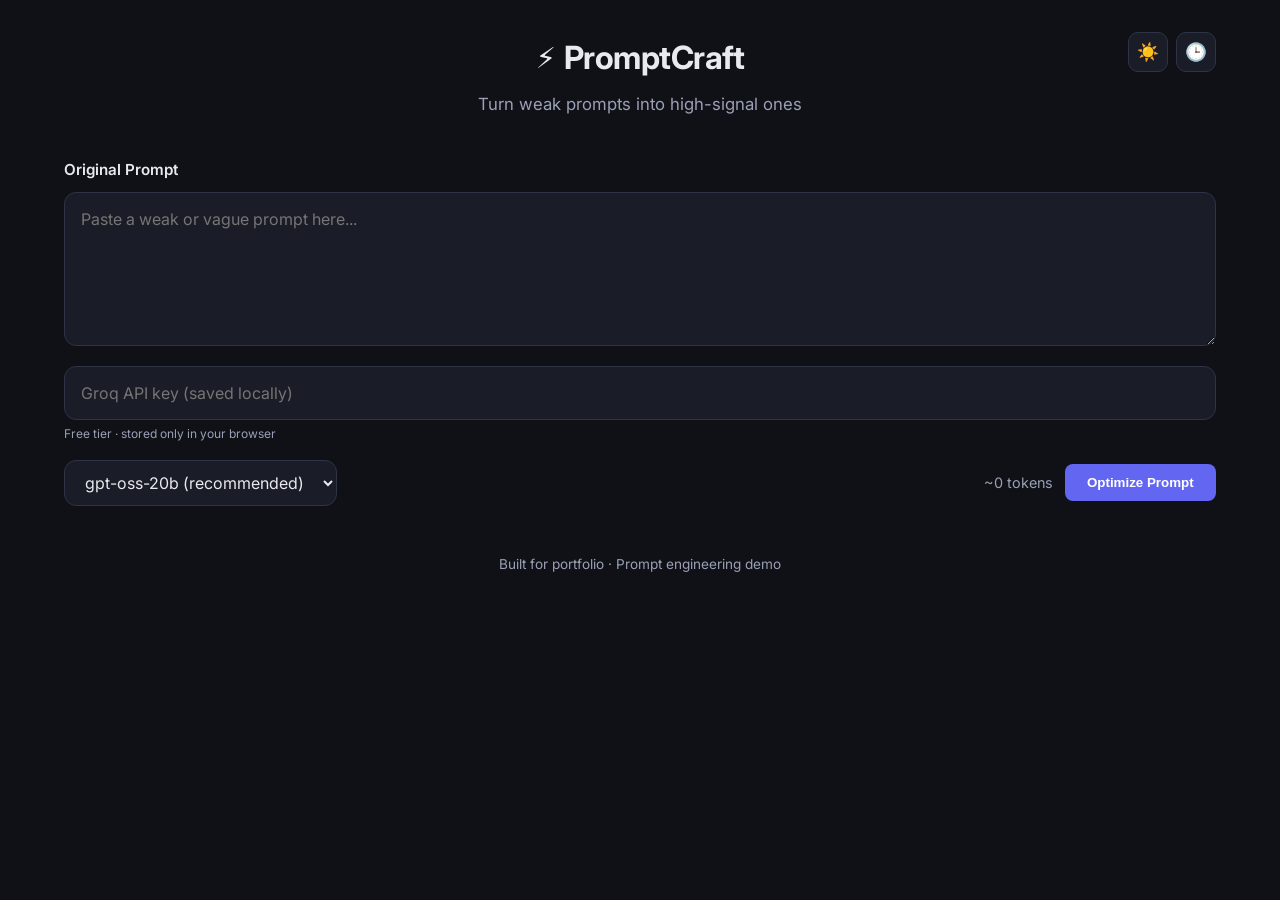
==== index.html @ 6439749c "Initial commit: PromptCraft prompt optimizer" ====
<!DOCTYPE html>
<html lang="en">
<head>
  <meta charset="UTF-8" />
  <meta name="viewport" content="width=device-width, initial-scale=1.0" />
  <title>PromptCraft – Prompt Optimizer</title>
  <link rel="stylesheet" href="style.css" />
  <link rel="preconnect" href="https://fonts.googleapis.com" />
  <link href="https://fonts.googleapis.com/css2?family=Inter:wght@400;500;600;700&display=swap" rel="stylesheet" />
</head>
<body>
  <div class="app">
    <header class="header">
      <div class="logo">
        <span class="logo-mark">⚡</span>
        <h1>PromptCraft</h1>
      </div>
      <p class="tagline">Turn weak prompts into high-signal ones</p>
      <div class="header-actions">
        <button id="theme-toggle" class="btn-icon" title="Toggle theme">☀️</button>
        <button id="history-toggle" class="btn-icon" title="History">🕒</button>
      </div>
    </header>

    <main>
      <section class="input-section">
        <label for="prompt-input">Original Prompt</label>
        <textarea id="prompt-input" placeholder="Paste a weak or vague prompt here..." rows="6"></textarea>

        <div class="api-key-row">
          <input type="password" id="api-key" placeholder="Groq API key (saved locally)" />
          <small>Free tier · stored only in your browser</small>
        </div>

        <div class="controls">
          <select id="model-select">
            <option value="openai/gpt-oss-20b">gpt-oss-20b (recommended)</option>
            <option value="openai/gpt-oss-120b">gpt-oss-120b</option>
            <option value="qwen/qwen3.8-27b">qwen3.8-27b</option>
          </select>
          <span id="original-tokens">~0 tokens</span>
          <button id="optimize-btn" class="btn-primary">Optimize Prompt</button>
        </div>
      </section>

      <section class="results" id="results" hidden>
        <div class="results-header">
          <h2>Optimized Versions</h2>
          <div>
            <button id="copy-all" class="btn-ghost">Copy All</button>
            <button id="clear-btn" class="btn-ghost">Clear</button>
          </div>
        </div>

        <div class="cards">
          <article class="card" data-type="zero-shot">
            <header>
              <h3>Zero-shot</h3>
              <span class="badge">Direct</span>
              <span class="tokens" id="zero-tokens"></span>
            </header>
            <pre id="zero-output"></pre>
            <button class="copy-btn" data-target="zero-output">Copy</button>
          </article>

          <article class="card" data-type="few-shot">
            <header>
              <h3>Few-shot</h3>
              <span class="badge">Examples</span>
              <span class="tokens" id="few-tokens"></span>
            </header>
            <pre id="few-output"></pre>
            <button class="copy-btn" data-target="few-output">Copy</button>
          </article>

          <article class="card" data-type="cot">
            <header>
              <h3>Chain-of-Thought</h3>
              <span class="badge">Reasoning</span>
              <span class="tokens" id="cot-tokens"></span>
            </header>
            <pre id="cot-output"></pre>
            <button class="copy-btn" data-target="cot-output">Copy</button>
          </article>
        </div>
      </section>

      <aside class="history" id="history" hidden>
        <div class="history-header">
          <h3>Recent Optimizations</h3>
          <button id="clear-history" class="btn-ghost">Clear History</button>
        </div>
        <div id="history-list"></div>
      </aside>
    </main>

    <footer>
      <p>Built for portfolio · Prompt engineering demo</p>
    </footer>
  </div>

  <script src="script.js"></script>
</body>
</html>
---- style.css ----
:root {
  --bg: #0f1117;
  --surface: #1a1d27;
  --surface-2: #222633;
  --border: #2e3345;
  --text: #e8eaef;
  --text-muted: #9aa0b5;
  --accent: #6366f1;
  --accent-hover: #5558e6;
  --green: #10b981;
  --radius: 12px;
  --shadow: 0 4px 24px rgba(0, 0, 0, 0.25);
}

[data-theme="light"] {
  --bg: #f8f9fc;
  --surface: #ffffff;
  --surface-2: #f1f3f9;
  --border: #e2e5f0;
  --text: #1a1d27;
  --text-muted: #6b7280;
  --shadow: 0 4px 24px rgba(0, 0, 0, 0.06);
}

* { box-sizing: border-box; margin: 0; padding: 0; }

body {
  font-family: 'Inter', system-ui, sans-serif;
  background: var(--bg);
  color: var(--text);
  line-height: 1.6;
  min-height: 100vh;
  transition: background 0.3s, color 0.3s;
}

.app {
  max-width: 1200px;
  margin: 0 auto;
  padding: 2rem 1.5rem 4rem;
}

.header {
  text-align: center;
  margin-bottom: 2.5rem;
  position: relative;
}

.logo {
  display: flex;
  align-items: center;
  justify-content: center;
  gap: 0.5rem;
  margin-bottom: 0.5rem;
}

.logo-mark { font-size: 1.8rem; }
h1 { font-size: 2rem; font-weight: 700; letter-spacing: -0.5px; }
.tagline { color: var(--text-muted); font-size: 1.05rem; }

.header-actions {
  position: absolute;
  top: 0;
  right: 0;
  display: flex;
  gap: 0.5rem;
}

.btn-icon {
  background: var(--surface);
  border: 1px solid var(--border);
  width: 40px;
  height: 40px;
  border-radius: 10px;
  cursor: pointer;
  font-size: 1.1rem;
  transition: all 0.2s;
}
.btn-icon:hover { background: var(--surface-2); }

label {
  display: block;
  font-weight: 600;
  margin-bottom: 0.6rem;
  font-size: 0.95rem;
}

textarea, select, #api-key {
  width: 100%;
  background: var(--surface);
  border: 1px solid var(--border);
  border-radius: var(--radius);
  padding: 1rem;
  color: var(--text);
  font-family: inherit;
  font-size: 1rem;
  transition: border-color 0.2s;
}

textarea { resize: vertical; min-height: 140px; }
textarea:focus, select:focus, #api-key:focus {
  outline: none;
  border-color: var(--accent);
}

.api-key-row {
  margin-top: 0.75rem;
  display: flex;
  flex-direction: column;
  gap: 0.3rem;
}
.api-key-row small { color: var(--text-muted); font-size: 0.75rem; }

.controls {
  display: flex;
  gap: 0.75rem;
  align-items: center;
  margin-top: 1rem;
  flex-wrap: wrap;
}
.controls select { width: auto; min-width: 220px; padding: 0.7rem 1rem; }
#original-tokens { color: var(--text-muted); font-size: 0.9rem; margin-left: auto; }

.btn-primary {
  background: var(--accent);
  color: white;
  border: none;
  padding: 0.7rem 1.4rem;
  border-radius: 8px;
  font-weight: 600;
  cursor: pointer;
  transition: background 0.2s;
}
.btn-primary:hover { background: var(--accent-hover); }
.btn-primary:disabled { opacity: 0.6; cursor: not-allowed; }

.btn-ghost {
  background: transparent;
  border: 1px solid var(--border);
  color: var(--text-muted);
  padding: 0.4rem 0.9rem;
  border-radius: 6px;
  cursor: pointer;
  font-size: 0.9rem;
}
.btn-ghost:hover { background: var(--surface-2); }

.results { margin-top: 2.5rem; animation: fadeIn 0.4s ease; }
.results-header {
  display: flex;
  justify-content: space-between;
  align-items: center;
  margin-bottom: 1.5rem;
}
.results-header h2 { font-size: 1.4rem; }
.results-header div { display: flex; gap: 0.5rem; }

.cards {
  display: grid;
  grid-template-columns: repeat(auto-fit, minmax(340px, 1fr));
  gap: 1.25rem;
}

.card {
  background: var(--surface);
  border: 1px solid var(--border);
  border-radius: var(--radius);
  padding: 1.25rem;
  box-shadow: var(--shadow);
  display: flex;
  flex-direction: column;
  gap: 0.75rem;
  transition: transform 0.2s;
}
.card:hover { transform: translateY(-2px); }

.card header {
  display: flex;
  align-items: center;
  gap: 0.6rem;
  flex-wrap: wrap;
}
.card h3 { font-size: 1.1rem; font-weight: 600; }
.badge {
  background: var(--surface-2);
  color: var(--accent);
  font-size: 0.75rem;
  padding: 0.15rem 0.5rem;
  border-radius: 999px;
  font-weight: 600;
}
.tokens { margin-left: auto; font-size: 0.8rem; color: var(--text-muted); }

pre {
  background: var(--surface-2);
  border-radius: 8px;
  padding: 1rem;
  font-family: 'SF Mono', Consolas, monospace;
  font-size: 0.88rem;
  white-space: pre-wrap;
  word-break: break-word;
  flex: 1;
  max-height: 420px;
  overflow-y: auto;
  line-height: 1.55;
}

.copy-btn {
  align-self: flex-end;
  background: var(--surface-2);
  border: 1px solid var(--border);
  color: var(--text);
  padding: 0.4rem 0.8rem;
  border-radius: 6px;
  font-size: 0.85rem;
  cursor: pointer;
  transition: all 0.2s;
}
.copy-btn:hover { background: var(--border); }
.copy-btn.copied { background: var(--green); color: white; border-color: var(--green); }

.history {
  margin-top: 2.5rem;
  background: var(--surface);
  border: 1px solid var(--border);
  border-radius: var(--radius);
  padding: 1.25rem;
}
.history-header {
  display: flex;
  justify-content: space-between;
  align-items: center;
  margin-bottom: 1rem;
}
.history-item {
  padding: 0.75rem 0;
  border-bottom: 1px solid var(--border);
  cursor: pointer;
  font-size: 0.9rem;
}
.history-item:last-child { border-bottom: none; }
.history-item:hover { color: var(--accent); }
.history-item .meta { color: var(--text-muted); font-size: 0.75rem; }

footer {
  text-align: center;
  margin-top: 3rem;
  color: var(--text-muted);
  font-size: 0.85rem;
}

@keyframes fadeIn {
  from { opacity: 0; transform: translateY(8px); }
  to { opacity: 1; transform: translateY(0); }
}

@media (max-width: 768px) {
  .app { padding: 1.25rem 1rem 3rem; }
  .header-actions { position: static; justify-content: center; margin-top: 1rem; }
  .cards { grid-template-columns: 1fr; }
  .controls { flex-direction: column; align-items: stretch; }
  #original-tokens { margin-left: 0; }
  .btn-primary { width: 100%; }
}
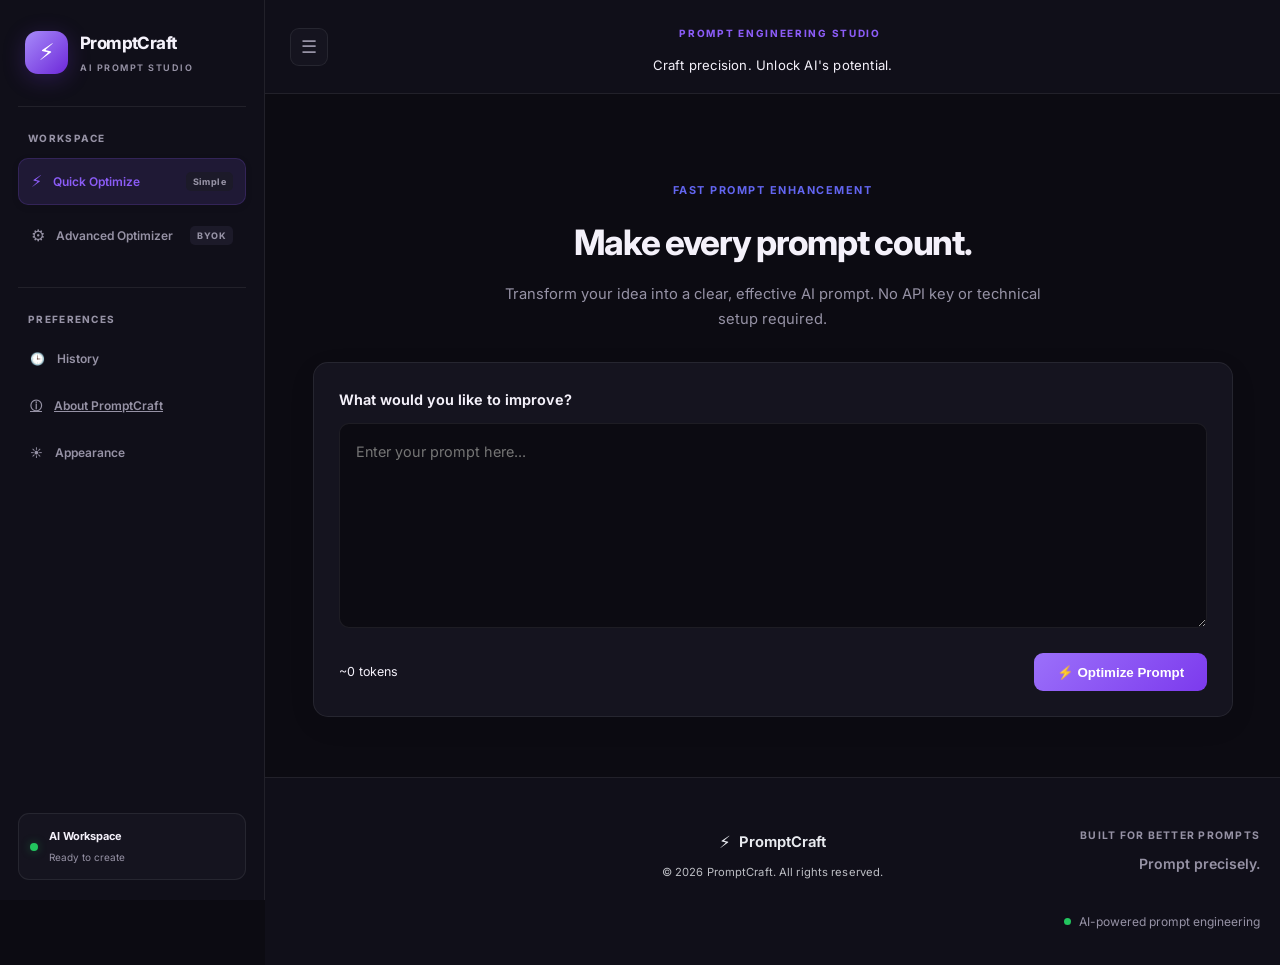
==== commit 1ee783d7: "Prepare PromptCraft for production deployment" ====
--- a/index.html
+++ b/index.html
@@ -4,86 +4,501 @@
   <meta charset="UTF-8" />
   <meta name="viewport" content="width=device-width, initial-scale=1.0" />
   <title>PromptCraft – Prompt Optimizer</title>
+  <link rel="icon" type="image/svg+xml" href="favicon.svg">
   <link rel="stylesheet" href="style.css" />
   <link rel="preconnect" href="https://fonts.googleapis.com" />
   <link href="https://fonts.googleapis.com/css2?family=Inter:wght@400;500;600;700&display=swap" rel="stylesheet" />
 </head>
 <body>
-  <div class="app">
+  
+
+<div class="app-shell">
+
+  <!-- SIDEBAR -->
+  <aside class="sidebar">
+
+    <!-- BRAND -->
+    <div class="sidebar-brand">
+      <div class="sidebar-logo">⚡</div>
+      <div class="sidebar-brand-text">
+        <h1>PromptCraft</h1>
+        <span>AI PROMPT STUDIO</span>
+      </div>
+    </div>
+
+    <div class="sidebar-divider"></div>
+
+    <!-- WORKSPACE NAVIGATION -->
+    <div class="sidebar-section-label">WORKSPACE</div>
+
+    <nav class="mode-navigation">
+
+      <button
+        type="button"
+        class="mode-tab active"
+        id="quick-mode-btn"
+        data-mode="quick"
+      >
+        <span class="mode-icon">⚡</span>
+        <span>Quick Optimize</span>
+        <span class="mode-label">Simple</span>
+      </button>
+
+      <button
+        type="button"
+        class="mode-tab"
+        id="advanced-mode-btn"
+        data-mode="advanced"
+      >
+        <span class="mode-icon">⚙</span>
+        <span>Advanced Optimizer</span>
+        <span class="mode-label">BYOK</span>
+      </button>
+
+    </nav>
+
+    <div class="sidebar-divider"></div>
+
+    <!-- SIDEBAR TOOLS -->
+    <div class="sidebar-section-label">PREFERENCES</div>
+
+    <div class="sidebar-tools">
+
+      <button
+        type="button"
+        id="history-toggle"
+        class="sidebar-action"
+      >
+        <span>🕒</span>
+        <span>History</span>
+      </button>
+
+      <a href="about.html" class="sidebar-action">
+    <span>ⓘ</span>
+    <span>About PromptCraft</span>
+</a>
+
+      <button
+        type="button"
+        id="theme-toggle"
+        class="sidebar-action"
+        title="Toggle theme"
+      >
+        <span>☀️</span>
+        <span>Appearance</span>
+      </button>
+
+    </div>
+
+    <div class="sidebar-spacer"></div>
+
+    <!-- SIDEBAR FOOTER -->
+    <div class="sidebar-footer">
+      <div class="sidebar-status-dot"></div>
+      <div>
+        <strong>AI Workspace</strong>
+        <span>Ready to create</span>
+      </div>
+    </div>
+
+  </aside>
+
+  <!-- MAIN APPLICATION -->
+  <div class="app-content">
+
+    <!-- TOP HEADER -->
     <header class="header">
-      <div class="logo">
-        <span class="logo-mark">⚡</span>
-        <h1>PromptCraft</h1>
-      </div>
-      <p class="tagline">Turn weak prompts into high-signal ones</p>
-      <div class="header-actions">
-        <button id="theme-toggle" class="btn-icon" title="Toggle theme">☀️</button>
-        <button id="history-toggle" class="btn-icon" title="History">🕒</button>
-      </div>
+
+      <button
+    type="button"
+    id="sidebar-toggle"
+    class="sidebar-toggle"
+    title="Toggle Sidebar"
+    aria-label="Toggle Sidebar"
+    aria-expanded="true"
+>
+    <span>☰</span>
+</button>
+
+      <div class="header-center">
+        <span class="header-tag">
+          <span class="tag-dot"></span>
+          PROMPT ENGINEERING STUDIO
+        </span>
+
+        <p class="tagline">
+          Craft precision. Unlock AI's potential.
+        </p>
+      </div>
+
     </header>
 
     <main>
+
+
+<!-- QUICK OPTIMIZE WORKSPACE -->
+
+<section id="quick-workspace" class="quick-workspace">
+
+    <div class="quick-heading">
+        <span class="section-eyebrow">FAST PROMPT ENHANCEMENT</span>
+
+        <h2>Make every prompt count.</h2>
+
+        <p>
+            Transform your idea into a clear, effective AI prompt.
+            No API key or technical setup required.
+        </p>
+    </div>
+
+    <div class="quick-input-card">
+
+        <label for="quick-prompt-input">
+            What would you like to improve?
+        </label>
+
+        <textarea
+            id="quick-prompt-input"
+            rows="7"
+            placeholder="Enter your prompt here..."
+        ></textarea>
+
+        <div class="quick-controls">
+
+            <span id="quick-token-count">~0 tokens</span>
+
+            <button
+                type="button"
+                id="quick-optimize-btn"
+                class="btn-primary"
+            >
+                <span>⚡</span>
+                Optimize Prompt
+            </button>
+
+        </div>
+
+    </div>
+
+    <!-- QUICK RESULT -->
+
+    <section id="quick-result" class="quick-result" hidden>
+
+        <div class="section-heading">
+            <div>
+                <span class="section-eyebrow">YOUR OPTIMIZED PROMPT</span>
+                <h2>Final Best Prompt</h2>
+                <p>Refined, clear and ready to use.</p>
+            </div>
+
+            <span class="best-badge">Ready to use</span>
+        </div>
+
+        <pre id="quick-output"></pre>
+
+        <div class="best-footer">
+
+            <span id="quick-result-tokens" class="tokens"></span>
+
+            <button
+                type="button"
+                id="quick-copy-btn"
+                class="copy-btn"
+            >
+                Copy Prompt
+            </button>
+
+        </div>
+
+    </section>
+
+</section>
+
+<!-- ADVANCED OPTIMIZER WORKSPACE -->
+
+<div id="advanced-workspace" hidden>
+
       <section class="input-section">
         <label for="prompt-input">Original Prompt</label>
-        <textarea id="prompt-input" placeholder="Paste a weak or vague prompt here..." rows="6"></textarea>
-
-        <div class="api-key-row">
-          <input type="password" id="api-key" placeholder="Groq API key (saved locally)" />
-          <small>Free tier · stored only in your browser</small>
-        </div>
-
-        <div class="controls">
-          <select id="model-select">
-            <option value="openai/gpt-oss-20b">gpt-oss-20b (recommended)</option>
-            <option value="openai/gpt-oss-120b">gpt-oss-120b</option>
-            <option value="qwen/qwen3.8-27b">qwen3.8-27b</option>
-          </select>
-          <span id="original-tokens">~0 tokens</span>
-          <button id="optimize-btn" class="btn-primary">Optimize Prompt</button>
-        </div>
+        <textarea id="prompt-input" placeholder="How is artificial intelligence changing the way people work and learn?..." rows="6"></textarea>
+
+        
+<!-- AI PROVIDER CONFIGURATION -->
+
+<div class="provider-config">
+
+  <div class="provider-row">
+
+    <div class="provider-field">
+      <label for="provider-select">AI Provider</label>
+
+      <select id="provider-select">
+        <option value="groq">Groq</option>
+        <option value="openai">OpenAI</option>
+        <option value="gemini">Google Gemini</option>
+        <option value="openrouter">OpenRouter</option>
+      </select>
+    </div>
+
+    <div class="provider-field">
+      <label for="model-select">Model ID</label>
+
+      <input
+        type="text"
+        id="model-select"
+        placeholder="Enter model ID"
+        autocomplete="off"
+      />
+    </div>
+
+  </div>
+
+  <div class="api-key-field">
+
+    <label for="api-key">API Key</label>
+
+    <div class="api-key-input">
+      <input
+        type="password"
+        id="api-key"
+        placeholder="Paste your provider API key"
+        autocomplete="off"
+      />
+
+      <button
+        type="button"
+        id="toggle-api-key"
+        class="btn-icon"
+        title="Show or hide API key"
+      >
+        👁️
+      </button>
+    </div>
+
+    <small>
+      Your key is used for API requests and is not saved by the backend.
+    </small>
+
+  </div>
+
+  <div class="connection-row">
+
+    <button
+      type="button"
+      id="test-connection-btn"
+      class="btn-ghost"
+    >
+      Test Connection
+    </button>
+
+    <span id="connection-status">
+      Not connected
+    </span>
+
+  </div>
+
+</div>
+
+<div class="controls">
+  <span id="original-tokens">~0 tokens</span>
+  <button id="optimize-btn" class="btn-primary">
+    Optimize Prompt
+  </button>
+</div>
+
       </section>
 
-      <section class="results" id="results" hidden>
-        <div class="results-header">
-          <h2>Optimized Versions</h2>
+
+<!-- OPTIMIZATION RESULTS -->
+
+<section class="results" id="results" hidden>
+
+  <!-- ORIGINAL PROMPT -->
+
+  <div class="result-original">
+
+    <div class="section-heading">
+      <div>
+        <span class="section-eyebrow">YOUR INPUT</span>
+        <h2>Original Prompt</h2>
+      </div>
+
+      <span class="result-number">01</span>
+    </div>
+
+    <pre id="original-output"></pre>
+
+  </div>
+
+
+  <!-- OPTIMIZED VERSIONS -->
+
+  <div class="optimized-section">
+
+    <div class="section-heading">
+      <div>
+        <span class="section-eyebrow">PROMPT ENHANCEMENT</span>
+        <h2>Optimized Versions</h2>
+        <p>Compare three approaches to improving your prompt.</p>
+      </div>
+
+      <span class="optimization-count">3 Strategies</span>
+    </div>
+
+
+    <!-- ZERO SHOT -->
+
+    <article class="optimized-card">
+
+      <div class="optimized-card-header">
+
+        <div class="strategy-title">
+          <span class="strategy-number">01</span>
+
           <div>
-            <button id="copy-all" class="btn-ghost">Copy All</button>
-            <button id="clear-btn" class="btn-ghost">Clear</button>
+            <h3>Zero-shot</h3>
+            <span class="strategy-description">Direct instructions</span>
           </div>
         </div>
 
-        <div class="cards">
-          <article class="card" data-type="zero-shot">
-            <header>
-              <h3>Zero-shot</h3>
-              <span class="badge">Direct</span>
-              <span class="tokens" id="zero-tokens"></span>
-            </header>
-            <pre id="zero-output"></pre>
-            <button class="copy-btn" data-target="zero-output">Copy</button>
-          </article>
-
-          <article class="card" data-type="few-shot">
-            <header>
-              <h3>Few-shot</h3>
-              <span class="badge">Examples</span>
-              <span class="tokens" id="few-tokens"></span>
-            </header>
-            <pre id="few-output"></pre>
-            <button class="copy-btn" data-target="few-output">Copy</button>
-          </article>
-
-          <article class="card" data-type="cot">
-            <header>
-              <h3>Chain-of-Thought</h3>
-              <span class="badge">Reasoning</span>
-              <span class="tokens" id="cot-tokens"></span>
-            </header>
-            <pre id="cot-output"></pre>
-            <button class="copy-btn" data-target="cot-output">Copy</button>
-          </article>
-        </div>
-      </section>
+        <span class="strategy-badge">Direct</span>
+
+      </div>
+
+      <pre id="zero-output"></pre>
+
+      <div class="improvement-box">
+  <h4>What improved</h4>
+  <div id="zero-improvements" class="improvements-list"></div>
+</div>
+
+
+      <div class="optimized-card-footer">
+        <span class="tokens" id="zero-tokens"></span>
+        <button class="copy-btn" data-target="zero-output">
+          Copy Prompt
+        </button>
+      </div>
+
+    </article>
+
+
+    <!-- FEW SHOT -->
+
+    <article class="optimized-card">
+
+      <div class="optimized-card-header">
+
+        <div class="strategy-title">
+          <span class="strategy-number">02</span>
+
+          <div>
+            <h3>Few-shot</h3>
+            <span class="strategy-description">Example-guided instructions</span>
+          </div>
+        </div>
+
+        <span class="strategy-badge">Examples</span>
+
+      </div>
+
+      <pre id="few-output"></pre>
+
+      <div class="improvement-box">
+  <h4>What improved</h4>
+  <div id="few-improvements" class="improvements-list"></div>
+</div>
+
+      <div class="optimized-card-footer">
+        <span class="tokens" id="few-tokens"></span>
+        <button class="copy-btn" data-target="few-output">
+          Copy Prompt
+        </button>
+      </div>
+
+    </article>
+
+
+    <!-- REASONING GUIDED -->
+
+    <article class="optimized-card">
+
+      <div class="optimized-card-header">
+
+        <div class="strategy-title">
+          <span class="strategy-number">03</span>
+
+          <div>
+            <h3>Reasoning-guided</h3>
+            <span class="strategy-description">Structured instructions</span>
+          </div>
+        </div>
+
+        <span class="strategy-badge">Reasoning</span>
+
+      </div>
+
+      <pre id="cot-output"></pre>
+
+      <div class="improvement-box">
+  <h4>What improved</h4>
+  <div id="cot-improvements" class="improvements-list"></div>
+</div>
+      <div class="optimized-card-footer">
+        <span class="tokens" id="cot-tokens"></span>
+        <button class="copy-btn" data-target="cot-output">
+          Copy Prompt
+        </button>
+      </div>
+
+    </article>
+
+  </div>
+
+
+  <!-- FINAL BEST PROMPT -->
+
+  <section class="best-section">
+
+    <div class="section-heading">
+      <div>
+        <span class="section-eyebrow">FINAL RECOMMENDATION</span>
+        <h2>Final Best Prompt</h2>
+        <p>The strongest combined version, ready to use.</p>
+      </div>
+
+      <span class="best-badge">Recommended</span>
+    </div>
+
+    <pre id="best-output"></pre>
+
+    <div class="best-footer">
+
+      <span class="tokens" id="best-tokens"></span>
+
+      <button class="copy-btn" data-target="best-output">
+        Copy Final Prompt
+      </button>
+
+    </div>
+
+  </section>
+
+
+  <!-- RESULTS ACTIONS -->
+
+  <div class="results-actions">
+    <button id="copy-all" class="btn-ghost">
+      Copy All Prompts
+    </button>
+
+    <button id="clear-btn" class="btn-ghost">
+      Start New Optimization
+    </button>
+  </div>
+
+</section>
+
 
       <aside class="history" id="history" hidden>
         <div class="history-header">
@@ -92,13 +507,48 @@
         </div>
         <div id="history-list"></div>
       </aside>
+      </div>
     </main>
 
-    <footer>
-      <p>Built for portfolio · Prompt engineering demo</p>
-    </footer>
-  </div>
-
-  <script src="script.js"></script>
+    
+<footer class="footer">
+
+  <div class="footer-main">
+
+    <div class="footer-brand">
+      <div class="footer-brand-name">
+        <span class="footer-logo">⚡</span>
+        <span>PromptCraft</span>
+      </div>
+
+      <span class="footer-copyright">
+        © 2026 PromptCraft. All rights reserved.
+      </span>
+    </div>
+
+    <div class="footer-message">
+      <span class="footer-eyebrow">BUILT FOR BETTER PROMPTS</span>
+      <p>Prompt precisely.</p>
+    </div>
+
+  </div>
+
+  <div class="footer-bottom">
+    <span class="footer-status">
+      <span class="status-dot"></span>
+      AI-powered prompt engineering
+    </span>
+  </div>
+
+</footer>
+
+
+    </div> <!-- app-content -->
+
+</div> <!-- app-shell -->
+
+
+
+<script src="script.js"></script>
 </body>
 </html>
--- a/style.css
+++ b/style.css
@@ -260,4 +260,2035 @@
   .controls { flex-direction: column; align-items: stretch; }
   #original-tokens { margin-left: 0; }
   .btn-primary { width: 100%; }
-}+}
+
+.answer-label {
+  font-size: 0.75rem;
+  font-weight: 600;
+  color: var(--text-muted);
+  margin-top: 0.5rem;
+  text-transform: uppercase;
+  letter-spacing: 0.5px;
+}
+.answer {
+  background: var(--bg);
+  border: 1px solid var(--border);
+}
+
+.best-section {
+  margin-top: 1.5rem;
+  background: var(--surface);
+  border: 1px solid var(--border);
+  border-radius: var(--radius);
+  padding: 1.25rem;
+  box-shadow: var(--shadow);
+}
+.best-section header {
+  display: flex;
+  align-items: center;
+  gap: 0.6rem;
+  margin-bottom: 0.75rem;
+  flex-wrap: wrap;
+}
+.best-section h3 { font-size: 1.15rem; }
+
+
+/* =================================
+   PROMPTCRAFT PROFESSIONAL FOOTER
+================================= */
+
+.footer {
+    margin-top: 70px;
+    padding: 28px 20px 20px;
+    border-top: 1px solid var(--border);
+    text-align: center;
+}
+
+.footer-brand {
+    display: flex;
+    align-items: center;
+    justify-content: center;
+    gap: 9px;
+    font-size: 1.15rem;
+    font-weight: 700;
+    color: var(--text);
+}
+
+.footer-logo {
+    font-size: 1.3rem;
+}
+
+.footer-description {
+    margin: 10px 0 22px;
+    color: var(--text-muted);
+    font-size: 0.88rem;
+}
+
+.footer-bottom {
+    display: flex;
+    justify-content: space-between;
+    align-items: center;
+    flex-wrap: wrap;
+    gap: 12px;
+    padding-top: 17px;
+    border-top: 1px solid var(--border);
+    color: var(--text-muted);
+    font-size: 0.76rem;
+}
+
+.footer-status {
+    display: flex;
+    align-items: center;
+    gap: 7px;
+}
+
+.status-dot {
+    width: 7px;
+    height: 7px;
+    border-radius: 50%;
+    background: #22c55e;
+}
+
+@media (max-width: 600px) {
+    .footer-bottom {
+        flex-direction: column;
+        justify-content: center;
+        text-align: center;
+    }
+}
+
+
+
+/* =====================================
+   MULTI-PROVIDER CONFIGURATION
+===================================== */
+
+.provider-config {
+    margin-top: 18px;
+    padding: 18px;
+    border: 1px solid var(--border);
+    border-radius: 12px;
+    background: var(--card-bg);
+}
+
+.provider-row {
+    display: grid;
+    grid-template-columns: 1fr 1fr;
+    gap: 16px;
+    margin-bottom: 18px;
+}
+
+.provider-field,
+.api-key-field {
+    display: flex;
+    flex-direction: column;
+    gap: 8px;
+    min-width: 0;
+}
+
+.provider-config label {
+    font-size: 0.85rem;
+    font-weight: 600;
+    color: var(--text);
+}
+
+.provider-config select,
+.provider-config input {
+    width: 100%;
+    min-width: 0;
+    padding: 12px;
+    border: 1px solid var(--border);
+    border-radius: 8px;
+    background: var(--bg);
+    color: var(--text);
+    font: inherit;
+    outline: none;
+}
+
+.provider-config select:focus,
+.provider-config input:focus {
+    border-color: var(--accent);
+}
+
+.api-key-input {
+    display: flex;
+    gap: 8px;
+}
+
+.api-key-input input {
+    flex: 1;
+}
+
+.api-key-field small {
+    color: var(--text-muted);
+    font-size: 0.76rem;
+}
+
+.connection-row {
+    display: flex;
+    align-items: center;
+    justify-content: space-between;
+    flex-wrap: wrap;
+    gap: 12px;
+    margin-top: 16px;
+}
+
+#connection-status {
+    font-size: 0.8rem;
+    color: var(--text-muted);
+}
+
+#test-connection-btn {
+    border: 1px solid var(--border);
+    padding: 9px 14px;
+    border-radius: 8px;
+}
+
+@media (max-width: 600px) {
+    .provider-row {
+        grid-template-columns: 1fr;
+    }
+
+    .connection-row {
+        align-items: flex-start;
+    }
+}
+
+
+
+/* =====================================================
+   PROMPTCRAFT — PREMIUM RESULTS INTERFACE
+===================================================== */
+
+/* RESULTS CONTAINER */
+
+.results {
+    width: 100%;
+    margin-top: 42px;
+    animation: resultsReveal 0.45s ease;
+}
+
+@keyframes resultsReveal {
+    from {
+        opacity: 0;
+        transform: translateY(12px);
+    }
+
+    to {
+        opacity: 1;
+        transform: translateY(0);
+    }
+}
+
+
+/* SECTION HEADINGS */
+
+.section-heading {
+    display: flex;
+    align-items: center;
+    justify-content: space-between;
+    gap: 18px;
+    margin-bottom: 20px;
+}
+
+.section-heading h2 {
+    margin: 5px 0 0;
+    font-size: 1.35rem;
+    font-weight: 700;
+    letter-spacing: -0.6px;
+    color: var(--text);
+}
+
+.section-heading p {
+    margin: 7px 0 0;
+    color: var(--text-muted);
+    font-size: 0.86rem;
+    line-height: 1.6;
+}
+
+.section-eyebrow {
+    font-size: 0.68rem;
+    font-weight: 700;
+    letter-spacing: 1.5px;
+    color: var(--accent);
+}
+
+.result-number {
+    font-size: 1.8rem;
+    font-weight: 700;
+    color: var(--text-muted);
+    opacity: 0.45;
+}
+
+
+/* ORIGINAL PROMPT */
+
+.result-original {
+    padding: 24px;
+    margin-bottom: 42px;
+    border: 1px solid var(--border);
+    border-radius: 15px;
+    background: var(--card-bg);
+}
+
+.result-original pre {
+    margin: 0;
+    padding: 18px;
+    border-radius: 10px;
+    background: var(--bg);
+    color: var(--text);
+    font-family: inherit;
+    font-size: 0.92rem;
+    line-height: 1.8;
+    white-space: pre-wrap;
+    overflow-wrap: anywhere;
+}
+
+
+/* OPTIMIZED SECTION */
+
+.optimized-section {
+    margin-bottom: 42px;
+}
+
+.optimization-count {
+    padding: 7px 12px;
+    border: 1px solid var(--border);
+    border-radius: 20px;
+    color: var(--text-muted);
+    font-size: 0.75rem;
+    font-weight: 600;
+    white-space: nowrap;
+}
+
+
+/* OPTIMIZED CARDS */
+
+.optimized-card {
+    position: relative;
+    margin-bottom: 20px;
+    padding: 25px;
+    border: 1px solid var(--border);
+    border-radius: 15px;
+    background: var(--card-bg);
+    transition:
+        border-color 0.2s ease,
+        transform 0.2s ease,
+        box-shadow 0.2s ease;
+}
+
+.optimized-card:hover {
+    border-color: var(--accent);
+    transform: translateY(-2px);
+    box-shadow: 0 10px 28px rgba(0, 0, 0, 0.06);
+}
+
+
+/* CARD HEADER */
+
+.optimized-card-header {
+    display: flex;
+    justify-content: space-between;
+    align-items: center;
+    gap: 15px;
+    margin-bottom: 22px;
+}
+
+.strategy-title {
+    display: flex;
+    align-items: center;
+    gap: 14px;
+}
+
+.strategy-number {
+    display: flex;
+    align-items: center;
+    justify-content: center;
+    width: 38px;
+    height: 38px;
+    flex-shrink: 0;
+    border: 1px solid var(--border);
+    border-radius: 10px;
+    color: var(--accent);
+    font-size: 0.8rem;
+    font-weight: 700;
+}
+
+.strategy-title h3 {
+    margin: 0;
+    color: var(--text);
+    font-size: 1.02rem;
+    font-weight: 700;
+}
+
+.strategy-description {
+    display: block;
+    margin-top: 5px;
+    color: var(--text-muted);
+    font-size: 0.78rem;
+}
+
+.strategy-badge,
+.best-badge {
+    padding: 7px 11px;
+    border: 1px solid var(--border);
+    border-radius: 20px;
+    color: var(--text-muted);
+    font-size: 0.72rem;
+    font-weight: 600;
+    white-space: nowrap;
+}
+
+
+/* OPTIMIZED PROMPT CONTENT */
+
+.optimized-card > pre {
+    margin: 0;
+    padding: 21px;
+    border: 1px solid var(--border);
+    border-radius: 10px;
+    background: var(--bg);
+    color: var(--text);
+    font-family: inherit;
+    font-size: 0.9rem;
+    line-height: 1.85;
+    white-space: pre-wrap;
+    overflow-wrap: anywhere;
+    max-height: 520px;
+    overflow-y: auto;
+}
+
+
+/* WHAT IMPROVED */
+
+.improvement-box {
+    margin-top: 18px;
+    padding: 17px 19px;
+    border-left: 3px solid var(--accent);
+    border-radius: 0 9px 9px 0;
+    background: var(--bg);
+}
+
+.improvement-box h4 {
+    margin: 0 0 7px;
+    color: var(--text);
+    font-size: 0.82rem;
+    font-weight: 700;
+}
+
+.improvement-box p {
+    margin: 0;
+    color: var(--text-muted);
+    font-size: 0.82rem;
+    line-height: 1.7;
+}
+
+
+/* CARD FOOTER */
+
+.optimized-card-footer,
+.best-footer {
+    display: flex;
+    align-items: center;
+    justify-content: space-between;
+    gap: 15px;
+    margin-top: 19px;
+}
+
+.tokens {
+    color: var(--text-muted);
+    font-size: 0.75rem;
+}
+
+
+/* COPY BUTTONS */
+
+.optimized-card .copy-btn,
+.best-section .copy-btn {
+    padding: 9px 15px;
+    border: 1px solid var(--border);
+    border-radius: 8px;
+    background: transparent;
+    color: var(--text);
+    font-size: 0.78rem;
+    font-weight: 600;
+    cursor: pointer;
+    transition: all 0.2s ease;
+}
+
+.optimized-card .copy-btn:hover,
+.best-section .copy-btn:hover {
+    border-color: var(--accent);
+    color: var(--accent);
+}
+
+.copy-btn.copied {
+    border-color: #22c55e;
+    color: #22c55e;
+}
+
+
+/* FINAL BEST PROMPT */
+
+.best-section {
+    margin-top: 48px;
+    padding: 27px;
+    border: 1px solid var(--accent);
+    border-radius: 16px;
+    background: var(--card-bg);
+    box-shadow: 0 8px 30px rgba(0, 0, 0, 0.04);
+}
+
+.best-badge {
+    border-color: var(--accent);
+    color: var(--accent);
+}
+
+.best-section > pre {
+    margin: 0;
+    padding: 22px;
+    border: 1px solid var(--border);
+    border-radius: 10px;
+    background: var(--bg);
+    color: var(--text);
+    font-family: inherit;
+    font-size: 0.92rem;
+    line-height: 1.9;
+    white-space: pre-wrap;
+    overflow-wrap: anywhere;
+    max-height: 600px;
+    overflow-y: auto;
+}
+
+
+/* RESULTS ACTIONS */
+
+.results-actions {
+    display: flex;
+    align-items: center;
+    justify-content: flex-end;
+    flex-wrap: wrap;
+    gap: 12px;
+    margin-top: 25px;
+}
+
+
+/* CUSTOM SCROLLBAR */
+
+.optimized-card pre::-webkit-scrollbar,
+.best-section pre::-webkit-scrollbar {
+    width: 6px;
+}
+
+.optimized-card pre::-webkit-scrollbar-thumb,
+.best-section pre::-webkit-scrollbar-thumb {
+    border-radius: 10px;
+    background: var(--border);
+}
+
+
+/* RESPONSIVE DESIGN */
+
+@media (max-width: 650px) {
+
+    .results {
+        margin-top: 28px;
+    }
+
+    .result-original,
+    .optimized-card,
+    .best-section {
+        padding: 18px;
+    }
+
+    .section-heading {
+        align-items: flex-start;
+    }
+
+    .section-heading h2 {
+        font-size: 1.15rem;
+    }
+
+    .result-original pre,
+    .optimized-card > pre,
+    .best-section > pre {
+        padding: 15px;
+        font-size: 0.84rem;
+        line-height: 1.75;
+    }
+
+    .optimized-card-header {
+        align-items: flex-start;
+    }
+
+    .strategy-badge {
+        font-size: 0.65rem;
+    }
+
+    .optimized-card-footer,
+    .best-footer {
+        align-items: flex-start;
+        flex-direction: column;
+    }
+
+    .optimized-card .copy-btn,
+    .best-section .copy-btn {
+        width: 100%;
+    }
+
+    .results-actions {
+        flex-direction: column;
+    }
+
+    .results-actions button {
+        width: 100%;
+    }
+}
+
+
+
+/* =====================================
+   PROMPTCRAFT — HEADER REFINEMENT
+===================================== */
+
+.header {
+    display: grid;
+    grid-template-columns: 1fr 1.5fr 1fr;
+    align-items: center;
+    gap: 20px;
+}
+
+.logo {
+    justify-self: start;
+}
+
+.header-center {
+    display: flex;
+    flex-direction: column;
+    align-items: center;
+    justify-content: center;
+    gap: 7px;
+    text-align: center;
+}
+
+.header-tag {
+    display: inline-flex;
+    align-items: center;
+    gap: 8px;
+    padding: 7px 12px;
+    border: 1px solid var(--border-color);
+    border-radius: 30px;
+    background: var(--surface-secondary);
+    font-size: 0.68rem;
+    font-weight: 700;
+    letter-spacing: 0.09em;
+    color: var(--text-secondary);
+}
+
+.tag-dot {
+    width: 7px;
+    height: 7px;
+    border-radius: 50%;
+    background: var(--accent-color);
+    box-shadow: 0 0 8px var(--accent-color);
+}
+
+.header-center .tagline {
+    margin: 0;
+    font-size: 0.82rem;
+    color: var(--text-secondary);
+    letter-spacing: 0.015em;
+}
+
+.header-actions {
+    justify-self: end;
+}
+
+
+/* =====================================
+   PROMPTCRAFT — PREMIUM FOOTER
+===================================== */
+
+.footer {
+    margin-top: 70px;
+    padding-top: 30px;
+    border-top: 1px solid var(--border-color);
+}
+
+.footer-main {
+    display: flex;
+    justify-content: space-between;
+    align-items: center;
+    gap: 30px;
+    padding-bottom: 28px;
+}
+
+.footer-brand {
+    max-width: 320px;
+}
+
+.footer-brand-name {
+    display: flex;
+    align-items: center;
+    gap: 10px;
+    font-size: 1.15rem;
+    font-weight: 750;
+    color: var(--text-primary);
+}
+
+.footer-logo {
+    font-size: 1.3rem;
+}
+
+.footer-brand p {
+    margin: 10px 0 0;
+    color: var(--text-secondary);
+    font-size: 0.85rem;
+    line-height: 1.7;
+}
+
+.footer-message {
+    text-align: right;
+}
+
+.footer-eyebrow {
+    font-size: 0.67rem;
+    font-weight: 700;
+    letter-spacing: 0.12em;
+    color: var(--accent-color);
+}
+
+.footer-message p {
+    margin: 8px 0 0;
+    font-size: 0.95rem;
+    font-weight: 600;
+    color: var(--text-primary);
+}
+
+.footer-bottom {
+    display: flex;
+    justify-content: space-between;
+    align-items: center;
+    gap: 15px;
+    padding: 17px 0;
+    border-top: 1px solid var(--border-color);
+    color: var(--text-secondary);
+    font-size: 0.76rem;
+}
+
+.footer-status {
+    display: inline-flex;
+    align-items: center;
+    gap: 8px;
+}
+
+.status-dot {
+    width: 7px;
+    height: 7px;
+    border-radius: 50%;
+    background: #22c55e;
+}
+
+
+/* =====================================
+   HEADER & FOOTER — MOBILE
+===================================== */
+
+@media (max-width: 650px) {
+
+    .header {
+        grid-template-columns: 1fr auto;
+        row-gap: 16px;
+    }
+
+    .header-center {
+        grid-column: 1 / -1;
+        grid-row: 2;
+        align-items: flex-start;
+        text-align: left;
+    }
+
+    .header-actions {
+        grid-column: 2;
+        grid-row: 1;
+    }
+
+    .footer-main {
+        flex-direction: column;
+        align-items: flex-start;
+    }
+
+    .footer-message {
+        text-align: left;
+    }
+
+    .footer-bottom {
+        flex-direction: column;
+        align-items: flex-start;
+        gap: 10px;
+    }
+}
+
+/* =====================================
+   PROMPTCRAFT — TRUE CENTRED FOOTER
+===================================== */
+
+.footer {
+    margin-top: 70px;
+    padding-top: 25px;
+    border-top: 1px solid var(--border-color);
+}
+
+.footer-main {
+    position: relative;
+    display: flex;
+    justify-content: center;
+    align-items: center;
+    min-height: 95px;
+    padding-bottom: 20px;
+}
+
+/* BRAND AND COPYRIGHT — PAGE CENTRE */
+
+.footer-brand {
+    width: 100%;
+    display: flex;
+    flex-direction: column;
+    align-items: center;
+    justify-content: center;
+    gap: 8px;
+    text-align: center;
+}
+
+.footer-brand-name {
+    display: flex;
+    align-items: center;
+    justify-content: center;
+    gap: 8px;
+    font-size: 0.95rem;
+    font-weight: 650;
+    color: var(--text-primary);
+}
+
+.footer-logo {
+    font-size: 1.05rem;
+}
+
+.footer-copyright {
+    display: block;
+    font-size: 0.73rem;
+    color: var(--text-secondary);
+    text-align: center;
+}
+
+/* TAGLINE — RIGHT SIDE */
+
+.footer-message {
+    position: absolute;
+    right: 0;
+    top: 50%;
+    transform: translateY(-50%);
+    text-align: right;
+}
+
+.footer-eyebrow {
+    font-size: 0.65rem;
+    font-weight: 700;
+    letter-spacing: 0.12em;
+    color: var(--accent-color);
+}
+
+.footer-message p {
+    margin: 7px 0 0;
+    font-size: 0.88rem;
+    font-weight: 600;
+    color: var(--text-primary);
+}
+
+/* BOTTOM STATUS */
+
+.footer-bottom {
+    display: flex;
+    justify-content: flex-end;
+    padding: 14px 0;
+    border-top: 1px solid var(--border-color);
+}
+
+.footer-status {
+    display: inline-flex;
+    align-items: center;
+    gap: 8px;
+    color: var(--text-secondary);
+    font-size: 0.75rem;
+}
+
+.status-dot {
+    width: 7px;
+    height: 7px;
+    border-radius: 50%;
+    background: #22c55e;
+}
+
+/* MOBILE */
+
+@media (max-width: 650px) {
+    .footer-main {
+        flex-direction: column;
+        gap: 22px;
+        padding-bottom: 22px;
+    }
+
+    .footer-message {
+        position: static;
+        transform: none;
+        text-align: center;
+    }
+
+    .footer-bottom {
+        justify-content: center;
+    }
+}
+
+/* FOOTER BRAND TYPOGRAPHY & POSITION */
+
+.footer-main {
+    padding-top: 15px;
+    padding-bottom: 25px;
+}
+
+.footer-brand {
+    transform: translateY(10px);
+}
+
+.footer-brand-name {
+    font-size: 0.92rem;
+    font-weight: 650;
+}
+
+.footer-copyright {
+    font-size: 0.70rem;
+    font-weight: 400;
+    color: var(--text-secondary);
+    opacity: 0.8;
+    letter-spacing: 0.01em;
+}
+
+/* =====================================
+   PROMPTCRAFT — TWO MODE INTERFACE
+===================================== */
+
+.mode-navigation {
+    display: flex;
+    justify-content: center;
+    align-items: center;
+    gap: 10px;
+    margin: 35px auto 40px;
+    padding: 6px;
+    width: fit-content;
+    max-width: 100%;
+    background: var(--surface-secondary);
+    border: 1px solid var(--border-color);
+    border-radius: 14px;
+}
+
+.mode-tab {
+    display: inline-flex;
+    align-items: center;
+    justify-content: center;
+    gap: 9px;
+    padding: 13px 22px;
+    border: 1px solid transparent;
+    border-radius: 10px;
+    background: transparent;
+    color: var(--text-secondary);
+    font-family: inherit;
+    font-size: 0.88rem;
+    font-weight: 600;
+    cursor: pointer;
+    transition: 0.2s ease;
+}
+
+.mode-tab:hover {
+    color: var(--text-primary);
+}
+
+.mode-tab.active {
+    background: var(--bg-color);
+    color: var(--text-primary);
+    border-color: var(--border-color);
+    box-shadow: 0 2px 8px rgba(0, 0, 0, 0.06);
+}
+
+.mode-icon {
+    font-size: 1rem;
+}
+
+.mode-label {
+    padding: 3px 7px;
+    border-radius: 5px;
+    background: var(--surface-secondary);
+    color: var(--text-secondary);
+    font-size: 0.65rem;
+    letter-spacing: 0.04em;
+}
+
+/* QUICK WORKSPACE */
+
+.quick-workspace {
+    max-width: 850px;
+    margin: 0 auto;
+}
+
+.quick-heading {
+    text-align: center;
+    margin-bottom: 30px;
+}
+
+.quick-heading h2 {
+    margin: 12px 0;
+    font-size: clamp(1.7rem, 4vw, 2.3rem);
+    font-weight: 750;
+    letter-spacing: -0.045em;
+    color: var(--text-primary);
+}
+
+.quick-heading p {
+    max-width: 550px;
+    margin: 0 auto;
+    color: var(--text-secondary);
+    font-size: 0.92rem;
+    line-height: 1.7;
+}
+
+.quick-input-card {
+    padding: 25px;
+    border: 1px solid var(--border-color);
+    border-radius: 16px;
+    background: var(--surface-color);
+}
+
+.quick-input-card label {
+    display: block;
+    margin-bottom: 12px;
+    color: var(--text-primary);
+    font-size: 0.9rem;
+    font-weight: 650;
+}
+
+.quick-input-card textarea {
+    width: 100%;
+    resize: vertical;
+    min-height: 160px;
+    padding: 16px;
+    border: 1px solid var(--border-color);
+    border-radius: 11px;
+    outline: none;
+    background: var(--bg-color);
+    color: var(--text-primary);
+    font-family: inherit;
+    font-size: 0.9rem;
+    line-height: 1.7;
+    transition: border-color 0.2s ease;
+}
+
+.quick-input-card textarea:focus {
+    border-color: var(--accent-color);
+}
+
+.quick-controls {
+    display: flex;
+    justify-content: space-between;
+    align-items: center;
+    gap: 15px;
+    margin-top: 18px;
+}
+
+#quick-token-count {
+    color: var(--text-secondary);
+    font-size: 0.78rem;
+}
+
+/* QUICK RESULT */
+
+.quick-result {
+    margin-top: 35px;
+    padding: 25px;
+    border: 1px solid var(--border-color);
+    border-radius: 16px;
+    background: var(--surface-color);
+}
+
+.quick-result pre {
+    white-space: pre-wrap;
+    overflow-wrap: anywhere;
+    padding: 20px;
+    border-radius: 10px;
+    background: var(--bg-color);
+    color: var(--text-primary);
+    font-family: inherit;
+    font-size: 0.9rem;
+    line-height: 1.8;
+}
+
+/* MOBILE */
+
+@media (max-width: 600px) {
+
+    .mode-navigation {
+        width: 100%;
+        gap: 4px;
+    }
+
+    .mode-tab {
+        flex: 1;
+        gap: 6px;
+        padding: 11px 8px;
+        font-size: 0.76rem;
+    }
+
+    .mode-label {
+        display: none;
+    }
+
+    .quick-input-card,
+    .quick-result {
+        padding: 17px;
+    }
+
+    .quick-controls {
+        align-items: flex-start;
+        flex-direction: column;
+    }
+
+    .quick-controls button {
+        width: 100%;
+    }
+}
+
+
+/* =========================================
+   PROMPTCRAFT — PREMIUM DASHBOARD V1
+   Sidebar | Adaptive Theme | Responsive
+========================================= */
+
+/* THEME DESIGN TOKENS */
+
+.app-shell {
+    --pc-bg: #0c0b12;
+    --pc-sidebar: #100f19;
+    --pc-surface: #15141f;
+    --pc-surface-hover: #1c1a29;
+    --pc-border: rgba(255,255,255,0.075);
+    --pc-text: #f4f1fa;
+    --pc-muted: #9692a5;
+    --pc-accent: #8b5cf6;
+    --pc-accent-hover: #7c3aed;
+    --pc-accent-soft: rgba(139,92,246,0.13);
+
+    display: flex;
+    min-height: 100vh;
+    width: 100%;
+    background: var(--pc-bg);
+    color: var(--pc-text);
+}
+
+/* LIGHT THEME */
+
+html[data-theme="light"] .app-shell {
+    --pc-bg: #f6f5fa;
+    --pc-sidebar: #ffffff;
+    --pc-surface: #ffffff;
+    --pc-surface-hover: #f1eff8;
+    --pc-border: rgba(30,20,55,0.09);
+    --pc-text: #211c32;
+    --pc-muted: #777187;
+    --pc-accent: #7c3aed;
+    --pc-accent-hover: #6d28d9;
+    --pc-accent-soft: rgba(124,58,237,0.09);
+}
+
+/* MAIN SIDEBAR */
+
+.sidebar {
+    width: 265px;
+    min-width: 265px;
+    min-height: 100vh;
+    height: 100vh;
+    position: sticky;
+    top: 0;
+    display: flex;
+    flex-direction: column;
+    padding: 27px 18px 20px;
+    background: var(--pc-sidebar);
+    border-right: 1px solid var(--pc-border);
+    z-index: 20;
+}
+
+/* BRAND */
+
+.sidebar-brand {
+    display: flex;
+    align-items: center;
+    gap: 12px;
+    padding: 3px 7px 25px;
+}
+
+.sidebar-logo {
+    width: 43px;
+    height: 43px;
+    display: flex;
+    align-items: center;
+    justify-content: center;
+    border-radius: 13px;
+    color: white;
+    font-size: 23px;
+    background: linear-gradient(135deg, #a78bfa, #6d28d9);
+    box-shadow: 0 5px 22px rgba(124,58,237,0.25);
+}
+
+.sidebar-brand-text h1 {
+    font-size: 17px;
+    font-weight: 750;
+    letter-spacing: -0.6px;
+    color: var(--pc-text);
+    margin: 0;
+}
+
+.sidebar-brand-text span {
+    display: block;
+    font-size: 9px;
+    letter-spacing: 1.5px;
+    color: var(--pc-muted);
+    margin-top: 4px;
+    font-weight: 650;
+}
+
+.sidebar-divider {
+    height: 1px;
+    background: var(--pc-border);
+    margin: 5px 0 23px;
+}
+
+/* SECTION LABELS */
+
+.sidebar-section-label {
+    padding: 0 10px;
+    margin-bottom: 12px;
+    color: var(--pc-muted);
+    font-size: 10px;
+    font-weight: 750;
+    letter-spacing: 1.3px;
+}
+
+/* WORKSPACE NAVIGATION */
+
+.sidebar .mode-navigation {
+    display: flex;
+    flex-direction: column;
+    gap: 7px;
+    width: 100%;
+    margin: 0 0 23px;
+    padding: 0;
+    border: none;
+    background: transparent;
+}
+
+.sidebar .mode-tab {
+    width: 100%;
+    min-height: 47px;
+    display: flex;
+    align-items: center;
+    gap: 11px;
+    padding: 0 12px;
+    border: 1px solid transparent;
+    border-radius: 10px;
+    background: transparent;
+    color: var(--pc-muted);
+    font-family: inherit;
+    font-size: 12px;
+    font-weight: 600;
+    text-align: left;
+    cursor: pointer;
+    transition: 0.2s ease;
+}
+
+.sidebar .mode-tab:hover {
+    color: var(--pc-text);
+    background: var(--pc-surface-hover);
+}
+
+.sidebar .mode-tab.active {
+    color: var(--pc-accent);
+    background: var(--pc-accent-soft);
+    border-color: rgba(139,92,246,0.18);
+}
+
+.sidebar .mode-icon {
+    font-size: 16px;
+}
+
+.sidebar .mode-label {
+    margin-left: auto;
+    padding: 4px 7px;
+    border-radius: 5px;
+    background: var(--pc-surface-hover);
+    color: var(--pc-muted);
+    font-size: 9px;
+    font-weight: 750;
+    letter-spacing: 0.4px;
+}
+
+/* SIDEBAR ACTIONS */
+
+.sidebar-tools {
+    display: flex;
+    flex-direction: column;
+    gap: 6px;
+}
+
+.sidebar-action {
+    width: 100%;
+    display: flex;
+    align-items: center;
+    gap: 12px;
+    padding: 12px;
+    border: none;
+    border-radius: 9px;
+    background: transparent;
+    color: var(--pc-muted);
+    font-family: inherit;
+    font-size: 12px;
+    font-weight: 600;
+    text-align: left;
+    cursor: pointer;
+    transition: 0.2s ease;
+}
+
+.sidebar-action:hover {
+    color: var(--pc-text);
+    background: var(--pc-surface-hover);
+}
+
+/* SIDEBAR BOTTOM */
+
+.sidebar-spacer {
+    flex: 1;
+    min-height: 30px;
+}
+
+.sidebar-footer {
+    display: flex;
+    align-items: center;
+    gap: 11px;
+    padding: 14px 11px;
+    border: 1px solid var(--pc-border);
+    border-radius: 11px;
+    background: var(--pc-surface);
+}
+
+.sidebar-status-dot {
+    width: 8px;
+    height: 8px;
+    flex-shrink: 0;
+    border-radius: 50%;
+    background: #22c55e;
+    box-shadow: 0 0 10px rgba(34,197,94,0.35);
+}
+
+.sidebar-footer strong {
+    display: block;
+    color: var(--pc-text);
+    font-size: 11px;
+}
+
+.sidebar-footer span {
+    display: block;
+    margin-top: 3px;
+    color: var(--pc-muted);
+    font-size: 10px;
+}
+
+/* MAIN CONTENT */
+
+.app-content {
+    flex: 1;
+    min-width: 0;
+    min-height: 100vh;
+    display: flex;
+    flex-direction: column;
+    background: var(--pc-bg);
+}
+
+/* TOP HEADER */
+
+.app-content .header {
+    min-height: 94px;
+    display: flex;
+    align-items: center;
+    justify-content: center;
+    padding: 16px 35px;
+    border-bottom: 1px solid var(--pc-border);
+    background: var(--pc-sidebar);
+}
+
+.header-center {
+    text-align: center;
+}
+
+.header-tag {
+    display: inline-flex;
+    align-items: center;
+    gap: 8px;
+    color: var(--pc-accent);
+    font-size: 10px;
+    font-weight: 750;
+    letter-spacing: 1.7px;
+}
+
+.tagline {
+    color: var(--pc-muted);
+    font-size: 12px;
+    margin: 7px 0 0;
+}
+
+/* MAIN WORKSPACE */
+
+.app-content main {
+    width: 100%;
+    max-width: 1200px;
+    flex: 1;
+    margin: 0 auto;
+    padding: 42px 45px 60px;
+}
+
+.quick-workspace,
+#advanced-workspace {
+    width: 100%;
+    max-width: 920px;
+    margin: 0 auto;
+}
+
+.quick-heading {
+    margin-bottom: 30px;
+}
+
+.quick-heading h2 {
+    color: var(--pc-text);
+    font-size: clamp(26px, 4vw, 35px);
+    letter-spacing: -1.3px;
+    font-weight: 750;
+}
+
+.quick-heading p,
+.section-heading p {
+    color: var(--pc-muted);
+    line-height: 1.7;
+}
+
+/* INPUT CARDS */
+
+.quick-input-card,
+.input-section,
+.optimized-card,
+.best-section,
+.result-original,
+.quick-result {
+    background: var(--pc-surface);
+    border: 1px solid var(--pc-border);
+    border-radius: 15px;
+    box-shadow: 0 8px 30px rgba(0,0,0,0.06);
+}
+
+.quick-input-card {
+    padding: 25px;
+}
+
+.quick-input-card textarea,
+.input-section textarea {
+    background: var(--pc-bg);
+    color: var(--pc-text);
+    border: 1px solid var(--pc-border);
+    border-radius: 10px;
+    transition: border-color 0.2s ease;
+}
+
+.quick-input-card textarea:focus,
+.input-section textarea:focus {
+    outline: none;
+    border-color: var(--pc-accent);
+    box-shadow: 0 0 0 3px var(--pc-accent-soft);
+}
+
+/* BUTTONS */
+
+.app-shell .btn-primary {
+    background: linear-gradient(135deg, #9b70fa, #7c3aed);
+    border: none;
+    color: #ffffff;
+    border-radius: 9px;
+    font-weight: 650;
+    transition: 0.2s ease;
+}
+
+.app-shell .btn-primary:hover {
+    transform: translateY(-1px);
+    box-shadow: 0 6px 20px rgba(124,58,237,0.24);
+}
+
+.app-shell button:focus-visible {
+    outline: 2px solid var(--pc-accent);
+    outline-offset: 3px;
+}
+
+/* RESULTS */
+
+.quick-result,
+.best-section,
+.result-original,
+.optimized-card {
+    color: var(--pc-text);
+    padding: 23px;
+    margin-top: 25px;
+}
+
+.quick-result pre,
+.optimized-card pre,
+.best-section pre,
+.result-original pre {
+    color: var(--pc-text);
+    background: var(--pc-bg);
+    border: 1px solid var(--pc-border);
+    border-radius: 10px;
+    padding: 20px;
+    white-space: pre-wrap;
+    overflow-wrap: anywhere;
+    line-height: 1.8;
+}
+
+/* FOOTER */
+
+.app-content .footer {
+    margin-top: auto;
+    border-top: 1px solid var(--pc-border);
+    background: var(--pc-sidebar);
+    color: var(--pc-muted);
+}
+
+/* LIGHT THEME SURFACE OVERRIDES */
+
+html[data-theme="light"] .quick-input-card,
+html[data-theme="light"] .input-section,
+html[data-theme="light"] .optimized-card,
+html[data-theme="light"] .best-section,
+html[data-theme="light"] .result-original,
+html[data-theme="light"] .quick-result {
+    box-shadow: 0 5px 25px rgba(35,20,70,0.035);
+}
+
+html[data-theme="light"] .quick-input-card textarea,
+html[data-theme="light"] .input-section textarea,
+html[data-theme="light"] .quick-result pre,
+html[data-theme="light"] .optimized-card pre,
+html[data-theme="light"] .best-section pre,
+html[data-theme="light"] .result-original pre {
+    background: #faf9fd;
+    color: #211c32;
+}
+
+/* RESPONSIVE TABLET */
+
+@media (max-width: 900px) {
+    .sidebar {
+        width: 225px;
+        min-width: 225px;
+        padding-left: 13px;
+        padding-right: 13px;
+    }
+
+    .app-content main {
+        padding: 32px 24px 45px;
+    }
+}
+
+/* RESPONSIVE MOBILE */
+
+@media (max-width: 650px) {
+
+    .app-shell {
+        display: flex;
+        flex-direction: column;
+    }
+
+    .sidebar {
+        width: 100%;
+        min-width: 0;
+        height: auto;
+        min-height: auto;
+        position: relative;
+        padding: 13px 15px;
+        border-right: none;
+        border-bottom: 1px solid var(--pc-border);
+    }
+
+    .sidebar-brand {
+        padding: 2px 3px 12px;
+    }
+
+    .sidebar-logo {
+        width: 36px;
+        height: 36px;
+        font-size: 19px;
+    }
+
+    .sidebar-divider,
+    .sidebar-section-label,
+    .sidebar-tools,
+    .sidebar-spacer,
+    .sidebar-footer {
+        display: none;
+    }
+
+    .sidebar .mode-navigation {
+        flex-direction: row;
+        margin: 0;
+        gap: 7px;
+    }
+
+    .sidebar .mode-tab {
+        flex: 1;
+        justify-content: center;
+        min-height: 42px;
+        padding: 7px;
+        gap: 6px;
+        font-size: 10px;
+    }
+
+    .sidebar .mode-label {
+        display: none;
+    }
+
+    .app-content {
+        min-height: auto;
+    }
+
+    .app-content .header {
+        min-height: 76px;
+        padding: 12px;
+    }
+
+    .app-content main {
+        padding: 27px 15px 40px;
+    }
+
+    .quick-input-card {
+        padding: 17px;
+    }
+
+    .quick-controls {
+        gap: 12px;
+        flex-wrap: wrap;
+    }
+
+    .quick-controls .btn-primary {
+        width: 100%;
+    }
+
+    .quick-result,
+    .best-section,
+    .result-original,
+    .optimized-card {
+        padding: 16px;
+    }
+}
+
+
+/* =====================================
+   SIDEBAR COLLAPSE TOGGLE
+===================================== */
+
+.sidebar-toggle {
+    position: absolute;
+    left: 25px;
+    top: 50%;
+    transform: translateY(-50%);
+
+    width: 38px;
+    height: 38px;
+
+    display: flex;
+    align-items: center;
+    justify-content: center;
+
+    border: 1px solid var(--pc-border);
+    border-radius: 9px;
+
+    background: var(--pc-surface);
+    color: var(--pc-muted);
+
+    font-size: 18px;
+    cursor: pointer;
+
+    transition: all 0.2s ease;
+}
+
+.sidebar-toggle:hover {
+    color: var(--pc-accent);
+    background: var(--pc-accent-soft);
+    border-color: var(--pc-accent);
+}
+
+/* Make header the positioning reference */
+
+.app-content .header {
+    position: relative;
+}
+
+/* Hide sidebar */
+
+.app-shell.sidebar-hidden .sidebar {
+    display: none;
+}
+
+/* Expand workspace */
+
+.app-shell.sidebar-hidden .app-content {
+    width: 100%;
+}
+
+/* Mobile positioning */
+
+@media (max-width: 650px) {
+    .sidebar-toggle {
+        left: 12px;
+        top: 50%;
+        width: 33px;
+        height: 33px;
+        font-size: 15px;
+    }
+
+    .header-center {
+        padding-left: 35px;
+        padding-right: 35px;
+    }
+}
+
+
+/* =========================================
+   PROMPTCRAFT — ABOUT PAGE
+========================================= */
+
+.about-page {
+    width: 100%;
+    max-width: 1100px;
+    margin: 0 auto;
+    padding: 55px 35px 35px;
+}
+
+/* HERO */
+
+.about-hero {
+    position: relative;
+    padding: 65px 45px;
+    margin-bottom: 65px;
+    overflow: hidden;
+    border: 1px solid var(--pc-border);
+    border-radius: 22px;
+    background:
+        radial-gradient(circle at 85% 20%, rgba(139, 92, 246, .20), transparent 35%),
+        linear-gradient(135deg, var(--pc-surface), var(--pc-bg));
+}
+
+.about-eyebrow {
+    display: inline-block;
+    color: var(--pc-accent);
+    font-size: 11px;
+    font-weight: 800;
+    letter-spacing: 2px;
+    margin-bottom: 18px;
+}
+
+.about-hero h1 {
+    font-size: clamp(36px, 5vw, 58px);
+    line-height: 1.12;
+    letter-spacing: -2px;
+    margin: 0 0 22px;
+    color: var(--pc-text);
+}
+
+.about-hero h1 span {
+    color: var(--pc-accent);
+}
+
+.about-hero > p {
+    max-width: 620px;
+    color: var(--pc-muted);
+    font-size: 15px;
+    line-height: 1.9;
+    margin-bottom: 28px;
+}
+
+.about-hero-tag {
+    display: inline-flex;
+    align-items: center;
+    padding: 11px 16px;
+    border: 1px solid var(--pc-border);
+    border-radius: 9px;
+    background: var(--pc-accent-soft);
+    color: var(--pc-text);
+    font-size: 12px;
+    font-weight: 600;
+}
+
+/* GENERAL SECTIONS */
+
+.about-section {
+    margin-bottom: 65px;
+}
+
+.about-section-heading {
+    margin-bottom: 27px;
+}
+
+.about-section-heading h2,
+.about-section h2 {
+    color: var(--pc-text);
+    font-size: 28px;
+    letter-spacing: -0.8px;
+    margin: 0 0 12px;
+}
+
+.about-section-heading p,
+.about-section > p {
+    color: var(--pc-muted);
+    font-size: 14px;
+    line-height: 1.9;
+}
+
+.about-section > p {
+    max-width: 800px;
+    margin-bottom: 15px;
+}
+
+/* FEATURE CARDS */
+
+.about-feature-grid {
+    display: grid;
+    grid-template-columns: repeat(2, minmax(0, 1fr));
+    gap: 17px;
+}
+
+.about-feature-card {
+    padding: 27px;
+    border: 1px solid var(--pc-border);
+    border-radius: 15px;
+    background: var(--pc-surface);
+    transition: transform .25s ease, border-color .25s ease;
+}
+
+.about-feature-card:hover {
+    transform: translateY(-4px);
+    border-color: var(--pc-accent);
+}
+
+.about-feature-icon {
+    width: 43px;
+    height: 43px;
+    display: flex;
+    align-items: center;
+    justify-content: center;
+    margin-bottom: 20px;
+    border-radius: 12px;
+    background: var(--pc-accent-soft);
+    color: var(--pc-accent);
+    font-size: 21px;
+}
+
+.about-feature-card h3 {
+    color: var(--pc-text);
+    font-size: 16px;
+    margin: 0 0 11px;
+}
+
+.about-feature-card p {
+    color: var(--pc-muted);
+    font-size: 13px;
+    line-height: 1.8;
+    margin: 0;
+}
+
+/* PHILOSOPHY */
+
+.about-philosophy {
+    padding: 38px;
+    border: 1px solid var(--pc-border);
+    border-radius: 17px;
+    background: var(--pc-surface);
+}
+
+.about-philosophy h2 {
+    font-size: 30px;
+    line-height: 1.35;
+}
+
+.about-philosophy > p {
+    max-width: 720px;
+    color: var(--pc-muted);
+    font-size: 14px;
+    line-height: 1.9;
+    margin: 17px 0 28px;
+}
+
+.about-principles {
+    display: grid;
+    gap: 0;
+    border-top: 1px solid var(--pc-border);
+}
+
+.about-principles > div {
+    display: flex;
+    gap: 20px;
+    align-items: center;
+    padding: 17px 0;
+    border-bottom: 1px solid var(--pc-border);
+    color: var(--pc-accent);
+    font-size: 12px;
+    font-weight: 800;
+}
+
+.about-principles span {
+    color: var(--pc-text);
+    font-size: 13px;
+    font-weight: 600;
+}
+
+/* TECHNOLOGY */
+
+.about-tech-list {
+    display: flex;
+    flex-wrap: wrap;
+    gap: 12px;
+}
+
+.about-tech-list span {
+    padding: 11px 17px;
+    border: 1px solid var(--pc-border);
+    border-radius: 9px;
+    background: var(--pc-surface);
+    color: var(--pc-text);
+    font-size: 12px;
+    font-weight: 600;
+    transition: .2s ease;
+}
+
+.about-tech-list span:hover {
+    border-color: var(--pc-accent);
+    background: var(--pc-accent-soft);
+}
+
+/* CALL TO ACTION */
+
+.about-cta {
+    padding: 48px 35px;
+    margin-top: 20px;
+    text-align: center;
+    border: 1px solid rgba(139, 92, 246, .25);
+    border-radius: 18px;
+    background:
+        radial-gradient(circle at 50% 0%, rgba(139, 92, 246, .17), transparent 65%),
+        var(--pc-surface);
+}
+
+.about-cta h2 {
+    color: var(--pc-text);
+    font-size: 27px;
+    margin: 0 0 13px;
+}
+
+.about-cta p {
+    max-width: 520px;
+    margin: 0 auto 25px;
+    color: var(--pc-muted);
+    font-size: 13px;
+    line-height: 1.8;
+}
+
+.about-cta-button {
+    display: inline-flex;
+    align-items: center;
+    gap: 12px;
+    padding: 13px 22px;
+    border-radius: 9px;
+    background: var(--pc-accent);
+    color: white;
+    font-size: 13px;
+    font-weight: 700;
+    text-decoration: none;
+    transition: .2s ease;
+}
+
+.about-cta-button:hover {
+    background: var(--pc-accent-hover);
+    transform: translateY(-2px);
+}
+
+/* FOOTER */
+
+.about-footer {
+    display: flex;
+    justify-content: space-between;
+    gap: 15px;
+    padding: 27px 0 10px;
+    margin-top: 35px;
+    border-top: 1px solid var(--pc-border);
+    color: var(--pc-muted);
+    font-size: 11px;
+}
+
+.about-footer span:first-child {
+    color: var(--pc-text);
+    font-weight: 800;
+}
+
+/* RESPONSIVE */
+
+@media (max-width: 650px) {
+
+    .about-page {
+        padding: 35px 17px 25px;
+    }
+
+    .about-hero {
+        padding: 42px 23px;
+        margin-bottom: 45px;
+    }
+
+    .about-hero h1 {
+        letter-spacing: -1px;
+    }
+
+    .about-feature-grid {
+        grid-template-columns: 1fr;
+    }
+
+    .about-section {
+        margin-bottom: 45px;
+    }
+
+    .about-section-heading h2,
+    .about-section h2 {
+        font-size: 24px;
+    }
+
+    .about-philosophy {
+        padding: 25px 20px;
+    }
+
+    .about-cta {
+        padding: 38px 20px;
+    }
+
+    .about-footer {
+        flex-direction: column;
+        text-align: center;
+    }
+}
